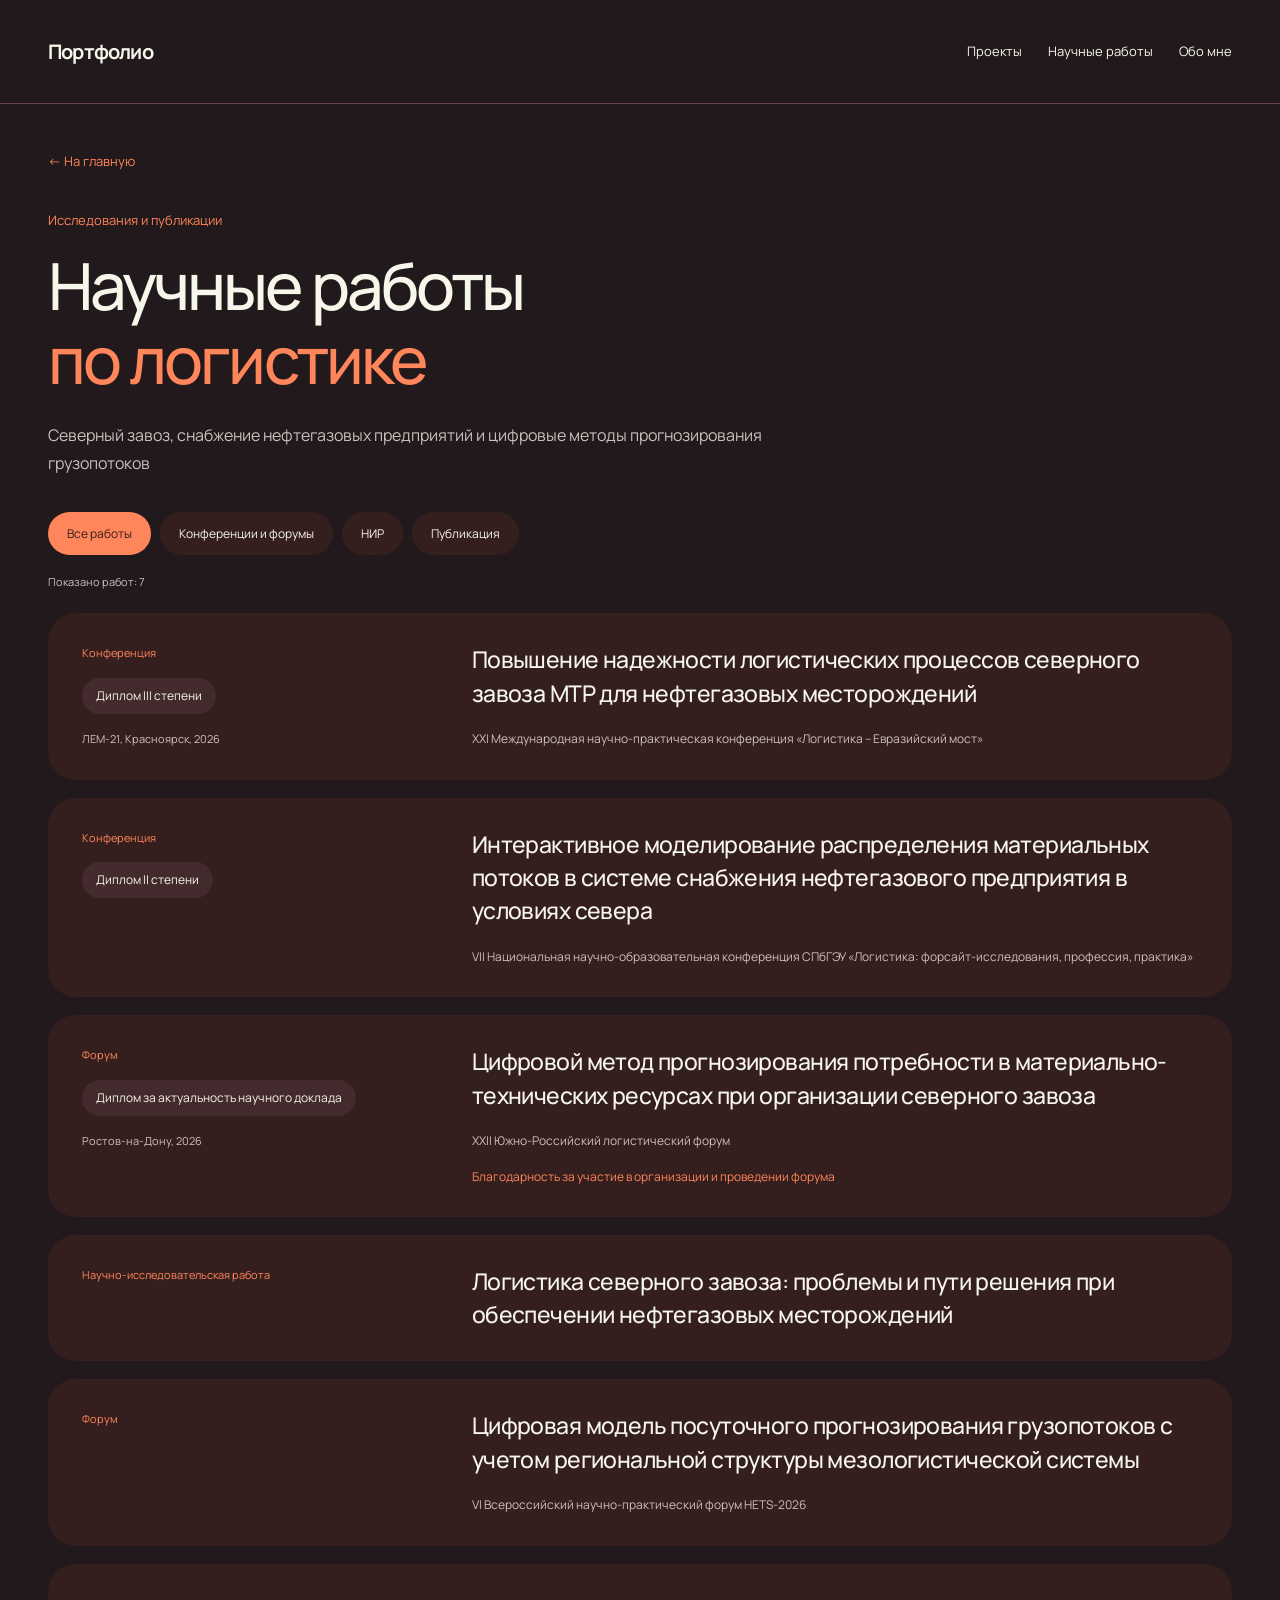
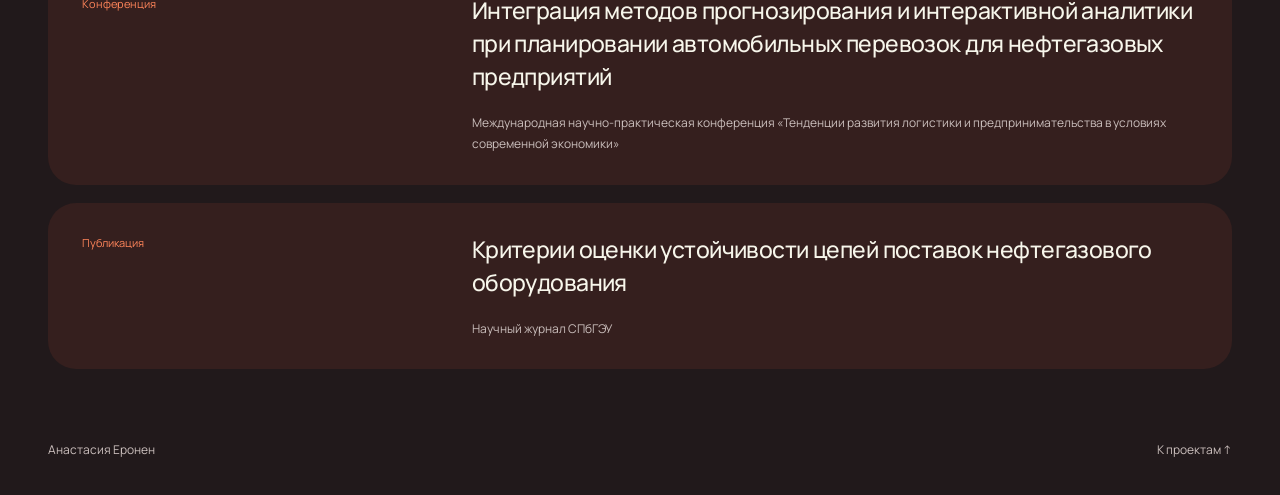
==== research/index.html @ c7f17a38 "Add files via upload" ====
<!DOCTYPE html><html lang="ru"><head><meta charset="utf-8"><meta name="robots" content="index, follow"><meta name="viewport" content="width=device-width,initial-scale=1"><title>Научные работы по логистике | Анастасия Еронен</title><meta name="description" content="Научные работы Анастасии Еронен: северный завоз, снабжение нефтегазовых предприятий, прогнозирование грузопотоков, дипломы и публикация."><link rel="canonical" href="https://anastasiaeron.github.io/research/"><meta property="og:title" content="Научные работы по логистике | Анастасия Еронен"><meta property="og:description" content="Научные работы Анастасии Еронен: северный завоз, снабжение нефтегазовых предприятий, прогнозирование грузопотоков, дипломы и публикация."><meta property="og:url" content="https://anastasiaeron.github.io/research/"><link rel="stylesheet" href="../assets/style.css"><link rel="preload" href="../assets/manrope.ttf" as="font" type="font/ttf" crossorigin=""></head><body class="researchbody"><a class="skip-link" href="#main">К содержанию</a><header><a class="brand" href="../">Портфолио</a><nav aria-label="Навигация"><a href="../#projects">Проекты</a><a href="./" aria-current="page">Научные работы</a><a href="../#about">Обо мне</a></nav></header><main class="shell" id="main"><section class="research-intro"><a class="back" href="../">← На главную</a><p class="eyebrow">Исследования и публикации</p><h1>Научные работы<br><span>по логистике</span></h1><p>Северный завоз, снабжение нефтегазовых предприятий и цифровые методы прогнозирования грузопотоков</p></section><div class="research-filters" role="group" aria-label="Тип научной работы"><button data-research-filter="all" aria-pressed="true">Все работы</button><button data-research-filter="conference" aria-pressed="false">Конференции и форумы</button><button data-research-filter="nir" aria-pressed="false">НИР</button><button data-research-filter="publication" aria-pressed="false">Публикация</button></div><p class="research-count" aria-live="polite">Показано работ: 7</p><section class="research-list" aria-label="Список научных работ"><article class="research-item" data-research-type="conference"><div class="research-meta"><p class="eyebrow">Конференция</p><p class="research-award">Диплом III степени</p><p class="research-place">ЛЕМ-21, Красноярск, 2026</p></div><div class="research-content"><h2>Повышение надежности логистических процессов северного завоза МТР для нефтегазовых месторождений</h2><p class="research-event">XXI Международная научно-практическая конференция «Логистика – Евразийский мост»</p></div></article><article class="research-item" data-research-type="conference"><div class="research-meta"><p class="eyebrow">Конференция</p><p class="research-award">Диплом II степени</p></div><div class="research-content"><h2>Интерактивное моделирование распределения материальных потоков в системе снабжения нефтегазового предприятия в условиях севера</h2><p class="research-event">VII Национальная научно-образовательная конференция СПбГЭУ «Логистика: форсайт-исследования, профессия, практика»</p></div></article><article class="research-item" data-research-type="conference"><div class="research-meta"><p class="eyebrow">Форум</p><p class="research-award">Диплом за актуальность научного доклада</p><p class="research-place">Ростов-на-Дону, 2026</p></div><div class="research-content"><h2>Цифровой метод прогнозирования потребности в материально-технических ресурсах при организации северного завоза</h2><p class="research-event">XXII Южно-Российский логистический форум</p><p class="research-note">Благодарность за участие в организации и проведении форума</p></div></article><article class="research-item" data-research-type="nir"><div class="research-meta"><p class="eyebrow">Научно-исследовательская работа</p></div><div class="research-content"><h2>Логистика северного завоза: проблемы и пути решения при обеспечении нефтегазовых месторождений</h2></div></article><article class="research-item" data-research-type="conference"><div class="research-meta"><p class="eyebrow">Форум</p></div><div class="research-content"><h2>Цифровая модель посуточного прогнозирования грузопотоков с учетом региональной структуры мезологистической системы</h2><p class="research-event">VI Всероссийский научно-практический форум HETS-2026</p></div></article><article class="research-item" data-research-type="conference"><div class="research-meta"><p class="eyebrow">Конференция</p></div><div class="research-content"><h2>Интеграция методов прогнозирования и интерактивной аналитики при планировании автомобильных перевозок для нефтегазовых предприятий</h2><p class="research-event">Международная научно-практическая конференция «Тенденции развития логистики и предпринимательства в условиях современной экономики»</p></div></article><article class="research-item" data-research-type="publication"><div class="research-meta"><p class="eyebrow">Публикация</p></div><div class="research-content"><h2>Критерии оценки устойчивости цепей поставок нефтегазового оборудования</h2><p class="research-event">Научный журнал СПбГЭУ</p></div></article></section></main><footer><span>Анастасия Еронен</span><a href="../#projects">К проектам ↑</a></footer><script src="../assets/ui.js" defer=""></script></body></html>
---- assets/style.css ----
:root{--ink:#f7f6eb;--muted:#cbbfbd;--blue:#f7f6eb;--pale:#351f1e;--line:#66474a;--bg:#21191b}*{box-sizing:border-box}html{scroll-behavior:smooth;scroll-padding-top:32px}body{margin:0;background:var(--bg);color:var(--ink);font:16px/1.6 Arial,Helvetica,sans-serif}a{color:inherit;text-decoration:none}button,select{font:inherit;color:inherit}button,a,select{-webkit-tap-highlight-color:transparent}button{cursor:pointer}a:focus-visible,button:focus-visible,select:focus-visible,svg:focus-visible,summary:focus-visible{outline:3px solid var(--blue);outline-offset:5px}img{max-width:100%;height:auto;display:block}h1,h2,h3,p,figure{margin:0}h1,h2,h3{font-weight:400;line-height:1.08;letter-spacing:-.04em}p+p{margin-top:18px}header,footer,.shell,.wrap{max-width:1280px;margin:0 auto;padding-left:48px;padding-right:48px}header{height:96px;display:flex;align-items:center;justify-content:space-between;border-bottom:1px solid var(--line);gap:24px}.brand{font-size:16px;font-weight:600}header nav{display:flex;gap:30px;font-size:14px}header nav a:hover,footer a:hover{color:var(--blue)}.eyebrow,.case-kicker,.chapter-heading>span,.question-kicker,.project-brief small,.chart-controls label{font-size:11px;letter-spacing:.1em;text-transform:uppercase}.intro{padding:64px 0 62px}.intro h1{font-size:clamp(42px,6.2vw,84px);letter-spacing:-.055em;margin-top:25px;line-height:1.02}.intro h1 span,.about-section h2 span{color:var(--blue)}.intro-bottom{display:grid;grid-template-columns:1fr 1fr;gap:70px;margin-top:55px;padding-top:30px;border-top:1px solid var(--line)}.intro-author{display:flex;gap:20px;align-items:center;align-self:start}.intro-author img{width:76px;height:90px;object-fit:cover;object-position:50% 25%;border-radius:3px}.intro-author p{font-size:15px}.intro-author span{font-size:13px;color:var(--muted)}.intro-description{font-size:17px;max-width:500px}.button{background:var(--ink);color:#fff;display:inline-flex;gap:50px;padding:12px 20px;margin-top:25px;border-radius:3px;font-size:14px}.button:hover{background:var(--blue)}.sectionline{display:flex;justify-content:space-between;align-items:end;gap:30px;padding:25px 0;border-top:1px solid var(--line)}.sectionline h2{font-size:32px}.sectionline p{font-size:13px;color:var(--muted)}.project-slide{background:#351f1e;border:1px solid var(--line);border-radius:8px;overflow:hidden;margin-bottom:30px}.slide-heading{padding:38px 42px 30px}.slide-heading h3{font-size:clamp(30px,4vw,51px);margin-top:18px}.project-image{position:relative;display:block;padding:0 42px;background:linear-gradient(#fff,#432a2c)}.project-image img{width:100%;aspect-ratio:1.9;object-fit:cover;object-position:top;border:1px solid #66474a;border-radius:5px 5px 0 0}.project-image>span{position:absolute;bottom:18px;right:60px;background:#351f1e;padding:8px 14px;font-size:12px;border-radius:3px}.slide-bottom{display:grid;grid-template-columns:1fr .85fr;gap:65px;padding:35px 42px}.project-summary p{max-width:510px}.text-link{display:flex;justify-content:space-between;gap:25px;align-items:center;border-bottom:1px solid var(--blue);padding:12px 0;margin-top:20px;color:var(--blue);font-size:14px}.text-link:hover{color:var(--ink)}.result-block{border-left:1px solid var(--line);padding-left:40px}.result-block strong{font-size:72px;line-height:1;letter-spacing:-5px;font-weight:400;color:var(--blue)}.result-block strong span{font-size:38px}.result-block p{font-size:13px;margin-top:10px}.result-block small{font-size:11px;color:var(--muted);display:block;margin-top:12px}.forecast-slide{background:var(--pale)}.forecast-layout{display:grid;grid-template-columns:.85fr 1.15fr;gap:50px;padding:0 42px 40px;align-items:start}.forecast-copy>p{font-size:15px}.method-stats{display:flex;gap:45px;margin:28px 0}.method-stats strong{font-size:64px;font-weight:400;line-height:1}.method-stats span{display:block;font-size:12px}.forecast-image{align-self:stretch;display:flex;flex-direction:column;justify-content:center}.forecast-image img{width:100%;border:1px solid #66474a;border-radius:4px}.forecast-image>span{font-size:11px;color:var(--muted);margin-top:10px}.about-section{padding:60px 0 40px;display:grid;grid-template-columns:1fr 1fr;gap:65px}.about-section h2{font-size:37px;margin-top:20px}.about-copy{font-size:15px}.skills-list{margin-top:28px}.skills-list>div{display:grid;grid-template-columns:1fr 1.2fr;border-top:1px solid var(--line);padding:12px 0;gap:20px;font-size:13px}.skills-list dt{color:var(--muted)}.skills-list dd{margin:0}.disclosure{font-size:12px;color:var(--muted);padding:20px 0 40px}footer{padding-top:25px;padding-bottom:35px;display:flex;justify-content:space-between;border-top:1px solid var(--line);font-size:12px;color:var(--muted)}
/* Project pages: one shared layout for real material and working controls. */
.case{padding:45px 0}.project-opening{padding:0 0 32px}.back{font-size:13px;color:var(--blue)}.case-kicker{display:flex;flex-wrap:wrap;gap:20px;margin:30px 0 20px;color:var(--muted)}.case h1{font-size:clamp(38px,5.2vw,68px)}.case-lead{font-size:20px;max-width:820px;margin-top:25px}.project-brief{display:grid;grid-template-columns:1.2fr 1.2fr .8fr;gap:35px;margin-top:35px;padding:25px 0;border-top:1px solid var(--line)}.project-brief p{font-size:14px;margin-top:10px}.project-brief small{color:var(--muted)}.public-note{font-size:12px;color:var(--muted);padding:12px 16px;background:var(--pale)}.case-subnav{display:flex;gap:12px;flex-wrap:wrap;padding:0 0 30px}.case-subnav button{border:1px solid var(--line);background:#351f1e;padding:9px 16px;border-radius:3px;font-size:13px}.case-subnav button:hover{background:var(--pale)}.evidence-image{margin:0}.image-open{padding:0;display:block;width:100%;border:1px solid var(--line);background:#351f1e;position:relative}.image-open img{width:100%;height:auto;max-height:680px;object-fit:contain}.image-zoom{position:absolute;right:15px;bottom:15px;background:#351f1e;padding:7px 12px;font-size:12px}.evidence-image figcaption{font-size:12px;color:var(--muted);margin:10px 0}.case-chapter,.forecast-intro{display:grid;grid-template-columns:.85fr 1.15fr;gap:65px;padding:50px 0;border-bottom:1px solid var(--line)}.chapter-heading h2,.evidence-heading h2,.forecast-intro h2,.case-outcome h2{font-size:clamp(30px,3.2vw,43px);margin-top:15px}.chapter-heading>span{color:var(--muted)}.chapter-lead{font-size:19px}.chapter-body p{color:var(--muted)}.context-tags,.scope-pills{display:flex;gap:10px;flex-wrap:wrap;margin-top:25px}.context-tags span,.scope-pills span{font-size:12px;border:1px solid var(--line);padding:8px 12px}.scope-pills b{font-size:28px;color:var(--blue)}.business-question{padding:22px;margin-top:25px;background:var(--pale)}.business-question p{margin-top:12px;color:var(--ink)}.supply-switch{display:flex;gap:10px;margin:25px 0 16px}.supply-switch button{padding:10px 16px;border:1px solid var(--line);background:#351f1e;border-radius:3px;font-size:13px}.supply-switch button[aria-pressed=true]{background:var(--blue);color:#fff;border-color:var(--blue)}.supply-chain{display:flex;gap:15px;flex-wrap:wrap;align-items:center;padding:20px 0}.supply-chain span{background:var(--pale);padding:12px 18px}.supply-chain i{font-style:normal}.small-note{font-size:13px}.my-work,.comparison-section,.case-demo-section{padding:50px 0;border-bottom:1px solid var(--line)}.evidence-heading{display:flex;justify-content:space-between;align-items:end;gap:40px;margin-bottom:30px}.evidence-heading>p{max-width:370px;font-size:14px;color:var(--muted)}.work-cards{display:grid;grid-template-columns:repeat(4,1fr);gap:15px}.work-cards>div{padding:22px;background:#351f1e;border:1px solid var(--line)}.work-cards h3{font-size:23px;margin:16px 0}.work-cards p{font-size:13px;color:var(--muted)}.work-sticker{font-size:11px;color:var(--blue)}.stage-grid{display:none}.feature-row,.finding{display:flex;gap:20px;padding:22px 0;border-top:1px solid var(--line)}.feature-row:first-child,.finding:first-child{border-top:0;padding-top:0}.feature-row p,.finding p{font-size:14px;margin-top:8px}.finding>span{color:var(--blue);font-size:24px}.case-outcome{padding:40px;background:var(--pale);margin-top:40px;border-radius:5px}.case-outcome>p{margin-top:22px;max-width:850px}.result-impact{display:flex;gap:40px;align-items:center;margin:30px 0}.result-impact>strong{font-size:90px;font-weight:400;letter-spacing:-5px;line-height:1;color:var(--blue);white-space:nowrap}.result-impact>strong span{font-size:45px}.result-impact h3{font-size:26px}.result-impact p{font-size:14px;margin-top:15px}.outcome-details{display:grid;grid-template-columns:1fr 1fr;gap:40px;padding-top:25px;border-top:1px solid #66474a}.outcome-details p{font-size:14px;margin-top:8px}.case-limits,.development{font-size:12px;color:var(--muted)}.next-project{display:flex;justify-content:space-between;align-items:center;padding:35px 0;margin-top:30px;border-top:1px solid var(--line)}.next-project small{font-size:11px;color:var(--muted)}.next-project h2{font-size:30px;margin-top:12px}.arrow-icon{vertical-align:middle;flex-shrink:0}.comparison-workbench{display:grid;grid-template-columns:.7fr 1.3fr;border:1px solid var(--line);background:#351f1e}.compare-tabs{display:flex;flex-direction:column}.compare-tabs button{text-align:left;background:#351f1e;border:0;border-bottom:1px solid var(--line);padding:18px;font-size:14px}.compare-tabs button[aria-selected=true]{background:var(--pale);color:var(--blue)}.compare-panel{padding:30px}.compare-panel h3{font-size:25px;margin:20px 0}.compare-panel p{font-size:14px}.compare-index{font-size:12px;color:var(--muted)}.compare-chain{display:flex;gap:12px;flex-wrap:wrap;margin-top:25px;font-size:12px}.compare-chain span{background:var(--pale);padding:8px}.compare-chain i{font-style:normal;align-self:center}.compare-jump{font-size:13px;color:var(--blue);display:inline-block;margin-top:20px}.project-chart{padding:28px;background:#351f1e;border:1px solid var(--line)}.chart-controls{display:flex;gap:15px;flex-wrap:wrap;align-items:end}.chart-controls label{display:flex;flex-direction:column;gap:8px}.chart-controls select{min-height:40px;padding:7px 12px;border:1px solid var(--line);background:#351f1e;font-size:14px;letter-spacing:0;text-transform:none;max-width:100%}.chart-segments{display:flex;gap:2px;flex-wrap:wrap}.chart-segments button{border:1px solid var(--line);background:#351f1e;padding:9px 12px;font-size:13px}.chart-segments button.active{color:#fff;background:var(--blue);border-color:var(--blue)}.public-chart-stats{display:grid;grid-template-columns:repeat(3,1fr);gap:20px;border-top:1px solid var(--line);margin-top:25px;padding-top:25px}.public-chart-stats small{font-size:11px;color:var(--muted);display:block}.public-chart-stats b{font-weight:400;font-size:30px}.chart-title-row{display:flex;justify-content:space-between;gap:20px;margin-top:25px;font-size:13px}.chart-title-row span{color:var(--muted)}.chart-legend{display:flex;gap:22px;margin:15px 0;font-size:12px}.chart-legend i{display:inline-block;width:16px;border-top:2px solid #f7f6eb;margin-right:6px;vertical-align:middle}.chart-legend .fact-line{border-color:#f7f6eb}.public-plot-wrap{position:relative}#public-chart{width:100%;height:auto;display:block;touch-action:pan-y}.public-tooltip{position:absolute;top:10px;background:#351f1e;border:1px solid var(--line);padding:12px;box-shadow:0 5px 20px #100b0d15;font-size:12px;pointer-events:none;min-width:160px;max-width:210px}.public-tooltip span,.public-tooltip small{display:block}.public-tooltip small{font-size:10px;color:var(--muted)}.chart-bottom{display:flex;justify-content:space-between;gap:30px;align-items:center;border-top:1px solid var(--line);padding-top:20px}.chart-bottom p{font-size:11px;color:var(--muted);max-width:550px}.chart-bottom button{border:1px solid var(--line);background:#351f1e;padding:9px 14px;font-size:12px;white-space:nowrap}dialog{border:1px solid var(--line);padding:40px 20px 20px;max-width:95vw;max-height:95vh;background:#351f1e}dialog::backdrop{background:#100b0dc9}dialog img{max-height:75vh;max-width:88vw;object-fit:contain}dialog p{font-size:12px;margin-top:15px}#evidence-close{position:absolute;top:3px;right:10px;border:0;background:none;font-size:26px}
@media(max-width:900px){header,footer,.shell,.wrap{padding-left:25px;padding-right:25px}.intro h1{font-size:7.3vw}.intro-bottom{gap:35px}.slide-heading{padding:30px}.project-image{padding:0 30px}.slide-bottom{padding:30px;gap:30px}.forecast-layout{padding:0 30px 30px;gap:25px}.about-section,.case-chapter,.forecast-intro{gap:35px}.work-cards{grid-template-columns:1fr 1fr}.project-brief{gap:20px}.chart-segments{width:100%}.result-block{padding-left:25px}}
@media(max-width:600px){header,footer,.shell,.wrap{padding-left:18px;padding-right:18px}header{height:76px;gap:15px}.brand{font-size:13px}header nav{font-size:12px;gap:15px}.intro{padding:36px 0}.intro h1{font-size:clamp(30px,8.2vw,49px);letter-spacing:-.05em;overflow-wrap:anywhere}.intro-bottom{grid-template-columns:1fr;margin-top:30px;gap:25px}.intro-description{font-size:16px}.intro-author img{width:55px;height:66px}.intro-author p{font-size:13px}.intro-author span{font-size:11px}.sectionline{display:block}.sectionline p{margin-top:15px;font-size:12px}.sectionline h2{font-size:27px}.slide-heading{padding:25px 20px}.slide-heading h3{font-size:clamp(24px,6.8vw,35px)}.project-image{padding:0 15px}.project-image img{aspect-ratio:1.35;object-fit:contain;background:#351f1e}.project-image>span{right:25px;bottom:10px;font-size:10px;padding:5px 8px}.slide-bottom,.forecast-layout{grid-template-columns:1fr;padding:25px 20px;gap:25px}.project-summary p{font-size:14px}.result-block{border-left:0;border-top:1px solid var(--line);padding:22px 0 0}.result-block strong{font-size:60px}.forecast-image{grid-row:1}.method-stats{margin:20px 0;gap:35px}.method-stats strong{font-size:50px}.about-section{grid-template-columns:1fr;padding-top:35px;gap:25px}.about-section h2{font-size:29px}.skills-list>div{grid-template-columns:.85fr 1.15fr;font-size:12px;gap:12px}.about-copy{font-size:14px}.case{padding-top:28px}.case h1{font-size:35px}.case-lead{font-size:17px}.case-kicker{font-size:9px;gap:12px}.project-brief{grid-template-columns:1fr;padding-bottom:15px;gap:20px}.case-subnav{gap:6px}.case-subnav button{font-size:12px;padding:8px 10px}.case-chapter,.forecast-intro{grid-template-columns:1fr;gap:25px;padding:30px 0}.chapter-heading h2,.evidence-heading h2,.forecast-intro h2,.case-outcome h2{font-size:30px}.chapter-lead{font-size:17px}.my-work,.comparison-section,.case-demo-section{padding:30px 0}.evidence-heading{display:block;margin-bottom:20px}.evidence-heading>p{margin-top:15px}.work-cards{grid-template-columns:1fr}.work-cards>div{padding:20px}.case-outcome{padding:25px 20px}.result-impact{display:block}.result-impact>strong{font-size:76px}.result-impact h3{font-size:23px;margin-top:20px}.outcome-details{grid-template-columns:1fr;gap:25px}.next-project h2{font-size:24px}.comparison-workbench{grid-template-columns:1fr}.compare-tabs{display:grid;grid-template-columns:1fr 1fr}.compare-tabs button{padding:12px;font-size:12px}.compare-panel{padding:20px}.project-chart{padding:18px 12px}.chart-controls{display:grid;grid-template-columns:1fr 1fr;gap:12px}.chart-controls label:first-child{grid-column:1/-1}.chart-controls label{min-width:0;font-size:10px}.chart-controls select{min-width:0;width:100%;font-size:12px}.chart-segments{grid-column:1/-1}.chart-segments button{padding:8px 10px;font-size:12px}.public-chart-stats{gap:10px}.public-chart-stats b{font-size:23px}.public-chart-stats small{font-size:10px}.chart-title-row{display:block}.chart-title-row span{display:block;margin-top:5px}.chart-bottom{display:block}.chart-bottom button{margin-top:15px}.public-tooltip{max-width:160px;min-width:130px}.image-zoom{font-size:10px}.evidence-image figcaption{font-size:11px}footer{font-size:11px;gap:20px}.public-note{font-size:11px}.scope-pills{gap:8px}.scope-pills span{padding:7px 10px}}
@media(prefers-reduced-motion:reduce){html{scroll-behavior:auto}}
/* Figma direction: Manrope, soft surfaces and a restrained warm accent */
@font-face{font-family:Manrope;src:url('manrope.ttf') format('truetype');font-weight:200 800;font-style:normal;font-display:swap}
:root{--ink:#f7f6eb;--muted:#cbbfbd;--blue:#f7f6eb;--pale:#351f1e;--line:#66474a;--bg:#21191b;--warm:#f7f6eb}
body{font-family:Manrope,Arial,sans-serif;font-size:15px;line-height:1.75}h1,h2,h3{letter-spacing:-.045em;font-weight:500;line-height:1.14}header{height:104px;border:0}.brand{display:flex;flex-direction:column;gap:0;font-size:16px}.brand>span{font-size:11px;font-weight:400;color:var(--muted)}header nav{align-items:center;font-size:13px;gap:26px}.print-button{border:0;border-radius:30px;padding:10px 16px;background:#351f1e;font-size:12px;white-space:nowrap}.print-button:hover{background:var(--pale)}.skip-link{position:absolute;left:20px;top:-100px;background:#351f1e;padding:12px 20px;z-index:100;border-radius:20px}.skip-link:focus{top:10px}.intro{display:grid;grid-template-columns:1.35fr .65fr;gap:80px;align-items:center;padding:48px 0 75px}.intro h1{font-size:clamp(54px,6.5vw,88px);margin-top:22px;letter-spacing:-.065em;line-height:1.08}.intro-description{max-width:590px;font-size:17px;line-height:1.8;margin-top:28px}.intro-study{font-size:12px;color:var(--muted);margin-top:28px}.portrait-area{align-self:center}.portrait-area img{width:100%;max-width:340px;height:390px;object-fit:cover;object-position:center 22%;border-radius:160px 160px 60px 60px}.portrait-caption{display:block;font-size:12px;color:var(--muted);margin:20px 0 0 12px}.eyebrow{text-transform:none;font-size:13px;letter-spacing:0;color:var(--blue)}.button{background:var(--blue);border-radius:30px;padding:14px 24px;font-size:13px;margin-top:30px}.button:hover{background:#f7f6eb}.sectionline{border-top:0;padding-bottom:26px}.sectionline h2{font-size:32px}.sectionline p{font-size:12px}.project-slide{border:0;border-radius:32px;margin-bottom:32px;box-shadow:0 8px 35px #100b0d05}.slide-heading{padding:38px 42px 28px}.slide-heading h3{font-size:clamp(30px,3.6vw,47px);margin-top:14px}.project-image{background:linear-gradient(#fff,#351f1e);border-radius:24px;overflow:hidden}.project-image img{border:0;border-radius:22px;aspect-ratio:1.9;object-fit:cover}.project-image>span{border-radius:30px;padding:9px 17px;box-shadow:0 3px 16px #100b0d12}.slide-bottom{padding-top:30px;padding-bottom:35px}.project-summary{font-size:14px}.project-summary p+p{margin-top:12px}.text-link{border:0;background:#351f1e;border-radius:30px;padding:12px 18px;font-size:13px;margin-top:22px}.text-link:hover{background:#432a2c}.result-block{border:0;background:#351f1e;border-radius:24px;padding:24px 30px}.result-block strong{font-size:64px;letter-spacing:-4px}.result-block small{font-size:10px;line-height:1.7}.forecast-slide{background:#351f1e}.forecast-image img{border:0;border-radius:20px}.forecast-image>span{font-size:10px;margin-left:4px}.forecast-copy>p{font-size:14px}.method-stats strong{font-size:58px;font-weight:400}.about-section{padding-top:55px}.about-section h2{font-size:37px}.skills-list>div{border:0;border-radius:16px;background:#351f1e;padding:14px 18px;margin-top:8px}.about-copy{font-size:14px}.disclosure{font-size:11px}.case h1{font-size:clamp(38px,5.1vw,65px)}.case h1 span,.case h2 span{color:var(--blue)}.case-lead{font-size:18px;line-height:1.75}.case-kicker{letter-spacing:0;text-transform:none;font-size:12px;gap:20px}.project-brief{border:0;background:#351f1e;padding:25px 28px;border-radius:24px;margin-top:30px}.project-brief small{text-transform:none;font-size:12px;letter-spacing:0}.project-brief p{font-size:13px}.public-note{padding:12px 20px;border-radius:20px;margin-top:16px}.note-dot{display:none}.case-subnav{gap:9px;padding-bottom:28px}.case-subnav button{border:0;border-radius:25px;background:#351f1e;padding:10px 20px}.case-subnav button:hover{background:var(--pale)}.image-open{border:0;border-radius:26px;overflow:hidden;background:#351f1e}.image-open img{border-radius:26px}.image-zoom{border-radius:20px;box-shadow:0 3px 15px #100b0d12}.evidence-image figcaption{margin-left:5px;font-size:11px}.case-chapter,.forecast-intro,.my-work,.comparison-section,.case-demo-section{border:0;padding:42px 0}.chapter-heading>span{letter-spacing:0;text-transform:none;font-size:13px;color:var(--blue)}.chapter-heading h2,.evidence-heading h2,.forecast-intro h2,.case-outcome h2{font-size:clamp(29px,3vw,40px);margin-top:14px}.chapter-lead{font-size:18px;line-height:1.7}.context-tags span,.scope-pills span{border:0;border-radius:20px;background:#351f1e;padding:9px 16px}.business-question{border-radius:26px;background:#f7f6eb;color:#f7f6eb;padding:24px 28px;margin-top:24px}.business-question p{color:#f7f6eb;font-size:15px}.business-question .question-kicker{color:#f7f6eb;font-size:11px;text-transform:none;letter-spacing:0}.supply-switch{background:#432a2c;border-radius:28px;padding:5px;display:inline-flex;gap:3px}.supply-switch button{border:0;border-radius:25px;background:transparent;padding:9px 19px;font-size:12px}.supply-chain{gap:15px;min-height:84px}.supply-chain span{border-radius:22px;background:#351f1e;font-size:14px;padding:14px 22px}.route-factors{display:flex;flex-wrap:wrap;gap:8px;margin-top:15px}.route-factors span{background:#432a2c;border-radius:18px;padding:6px 13px;font-size:11px}.evidence-heading{gap:30px}.accent-note{color:#f7f6eb!important;background:#432a2c;border-radius:24px;padding:12px 20px;font-size:13px!important}.work-cards{gap:14px}.work-cards>div{border:0;border-radius:24px;padding:24px 21px}.work-sticker{text-transform:none;font-size:13px}.work-cards h3{font-size:21px;line-height:1.3;margin-top:18px}.work-cards p{font-size:12px;line-height:1.8}.process-details{margin-top:24px;background:#432a2c;border-radius:24px;padding:18px 24px}.process-details summary{cursor:pointer;font-size:13px;color:var(--blue)}.process-steps{display:flex;gap:10px;flex-wrap:wrap;margin-top:18px}.process-steps span{background:#351f1e;border-radius:20px;padding:9px 14px;font-size:11px}.feature-row,.finding{border:0;background:#351f1e;border-radius:24px;padding:24px!important;margin-bottom:12px}.feature-row b,.finding b{font-size:14px}.feature-row p,.finding p{font-size:13px;line-height:1.8}.finding>span{display:none}.case-outcome{border-radius:30px;padding:36px;background:#432a2c}.result-impact>strong{font-size:84px}.result-impact h3{font-size:24px}.result-impact p{font-size:13px;max-width:620px}.outcome-details{border:0;padding-top:15px;gap:15px}.outcome-details>div{border-radius:22px;background:#351f1e;padding:22px}.outcome-details b{font-size:14px}.outcome-details p{font-size:13px}.next-project{border:0;padding:30px;background:#351f1e;border-radius:28px;margin-top:38px}.next-project small{font-size:11px;text-transform:none}.next-project h2{font-size:28px}.comparison-workbench{border:0;border-radius:26px;overflow:hidden}.compare-tabs{padding:12px;gap:5px}.compare-tabs button{border:0;border-radius:20px;padding:16px;font-size:13px}.compare-panel{padding:30px}.compare-index:empty{display:none}.compare-panel h3{font-size:26px;line-height:1.3;margin-top:0}.compare-chain span{border-radius:20px;padding:9px 14px}.project-chart{border:0;border-radius:28px;padding:28px}.chart-controls label{text-transform:none;letter-spacing:0;font-size:12px}.chart-controls select{border:0;border-radius:18px;background:#351f1e;padding:10px 14px}.chart-segments{background:#351f1e;border-radius:24px;padding:4px;gap:3px}.chart-segments button{border:0;border-radius:21px;padding:8px 13px;background:transparent;font-size:12px}.public-chart-stats{border:0;padding:20px 24px;background:#351f1e;border-radius:22px;gap:22px;margin-top:24px}.public-chart-stats b{font-size:30px}.chart-title-row{font-size:12px}.chart-bottom{border:0}.chart-bottom button{border:0;border-radius:22px;background:#351f1e;padding:12px 16px}.public-tooltip{border:0;border-radius:18px;box-shadow:0 8px 30px #100b0d20}.chart-legend i{border-radius:2px}.case-limits{font-size:11px}.evidence-image{border-radius:26px}dialog{border:0;border-radius:28px;padding:48px 24px 24px;box-shadow:0 20px 100px #100b0d30}dialog img{border-radius:18px}#evidence-close{top:8px;right:12px;background:#351f1e;border-radius:50%;width:32px;height:32px;font-size:22px;line-height:1}.dialog-open{overflow:hidden}footer{border:0;padding-top:25px;padding-bottom:35px}
@media(max-width:950px){.intro{gap:45px}.portrait-area img{height:340px}.intro-description{font-size:15px}.work-cards{grid-template-columns:1fr 1fr}.work-cards h3{font-size:22px}.brand{font-size:14px}.print-button{font-size:11px}header nav{gap:18px}.project-brief{gap:20px}}
@media(max-width:600px){header{height:92px;align-items:center}.brand{font-size:12px;line-height:1.5}.brand>span{font-size:10px}header nav{gap:12px;font-size:11px}.print-button{font-size:0;padding:8px 11px;line-height:1}.print-button span{font-size:17px}.intro{grid-template-columns:1fr;gap:28px;padding:25px 0 42px}.intro h1{font-size:57px;letter-spacing:-.06em;line-height:1.06}.intro-description{font-size:15px;margin-top:22px}.intro-study{font-size:11px;margin-top:22px}.portrait-area{display:flex;align-items:center;gap:20px;grid-row:1}.portrait-area img{width:82px;height:96px;border-radius:40px}.portrait-caption{font-size:10px;margin:0;max-width:190px}.button{padding:12px 22px;margin-top:23px;font-size:12px}.eyebrow{font-size:12px}.sectionline h2{font-size:29px}.sectionline p{font-size:11px}.slide-heading{padding:25px 22px}.slide-heading h3{font-size:31px}.project-slide{border-radius:27px;margin-bottom:24px}.project-image{padding:0 15px;border-radius:22px}.project-image img{border-radius:18px;aspect-ratio:1.35;object-fit:contain}.project-image>span{font-size:10px;padding:7px 12px;right:25px}.slide-bottom,.forecast-layout{padding:24px 22px;gap:22px}.result-block{padding:22px;border-radius:22px}.result-block strong{font-size:60px}.text-link{font-size:12px;padding:12px 16px}.forecast-image img{border-radius:18px}.forecast-copy>p{font-size:13px}.method-stats{gap:38px}.method-stats strong{font-size:50px}.about-section h2{font-size:31px}.about-section{gap:25px;padding:35px 0 25px}.about-copy{font-size:13px}.skills-list>div{padding:13px 14px;font-size:11px;grid-template-columns:.8fr 1.2fr}.disclosure{font-size:10px}.case h1{font-size:36px}.case-lead{font-size:15px}.case-kicker{font-size:10px;gap:10px}.project-brief{padding:22px;border-radius:24px}.project-brief p{font-size:12px}.project-brief small{font-size:11px}.public-note{font-size:10px;padding:12px 16px}.case-subnav{gap:7px}.case-subnav button{font-size:11px;padding:9px 13px}.case-chapter,.forecast-intro,.my-work,.comparison-section,.case-demo-section{padding:28px 0}.chapter-heading h2,.evidence-heading h2,.forecast-intro h2,.case-outcome h2{font-size:30px}.chapter-heading>span{font-size:12px}.chapter-lead{font-size:16px}.chapter-body p{font-size:13px}.context-tags{margin-top:20px}.context-tags span{font-size:11px;padding:8px 13px}.supply-chain{gap:10px}.supply-chain span{font-size:12px;padding:12px 15px;border-radius:18px}.route-factors span{font-size:10px}.business-question{padding:22px;border-radius:24px}.business-question p{font-size:14px}.work-cards{grid-template-columns:1fr}.work-cards>div{padding:24px}.work-cards h3{font-size:23px}.work-cards p{font-size:13px}.accent-note{display:inline-block;font-size:12px!important}.process-details{padding:18px 20px}.process-details summary{font-size:12px}.process-steps span{font-size:10px}.case-outcome{padding:26px 22px;border-radius:26px}.result-impact h3{font-size:22px}.result-impact>strong{font-size:74px}.outcome-details>div{padding:20px}.outcome-details p{font-size:12px}.next-project{padding:25px}.next-project h2{font-size:25px}.project-chart{padding:22px 13px;border-radius:25px}.chart-controls{gap:14px}.chart-controls select{font-size:12px;padding:10px}.chart-controls label{font-size:11px}.chart-segments button{font-size:11px;padding:8px 11px}.public-chart-stats{padding:16px 13px;gap:9px}.public-chart-stats b{font-size:21px}.public-chart-stats small{font-size:9px}.compare-panel{padding:23px}.compare-tabs button{font-size:11px;padding:13px}.compare-panel h3{font-size:24px}.compare-panel p{font-size:13px}.public-tooltip{font-size:11px}.chart-bottom button{font-size:11px}.next-project small{font-size:10px}.image-open,.image-open img{border-radius:22px}dialog{padding:48px 15px 20px;border-radius:24px}}
@media print{body{background:#351f1e!important;font-size:11px}.skip-link,header nav,.button,.text-link,.image-zoom,.case-subnav,.chart-bottom button,.next-project,footer a,.print-button{display:none!important}header,footer,.shell,.wrap{max-width:none;padding-left:0;padding-right:0}header{height:55px}.intro{padding:15px 0 25px;gap:30px;grid-template-columns:1.3fr .7fr}.intro h1{font-size:52px}.intro-description{font-size:12px}.portrait-area img{height:230px;width:190px}.portrait-caption{font-size:9px}.intro-study{font-size:10px}.project-slide,.case-outcome,.project-chart,.work-cards>div{box-shadow:none;break-inside:avoid}.project-image img{max-height:220px;object-fit:contain}.project-image>span{display:none}.slide-heading{padding:22px}.slide-heading h3{font-size:28px}.slide-bottom{padding:22px;gap:25px}.project-summary p{font-size:11px}.forecast-layout{padding:0 22px 22px;gap:25px}.forecast-copy>p{font-size:11px}.method-stats strong{font-size:38px}.about-section{gap:30px;padding:25px 0}.about-section h2{font-size:26px}.about-copy{font-size:11px}.case h1{font-size:40px}.case-lead{font-size:13px}.project-brief p{font-size:10px}.evidence-image img{max-height:350px}.case-chapter{gap:30px;padding:25px 0}.case h2{font-size:26px}.work-cards{grid-template-columns:1fr 1fr}.work-cards h3{font-size:18px}.work-cards p{font-size:10px}.result-impact>strong{font-size:60px}.chart-controls{display:none}.public-chart-stats b{font-size:23px}a{color:inherit}html{scroll-behavior:auto}@page{margin:15mm}}
.accent-note{color:#f7f6eb!important}.chart-bottom button:hover,.print-button:hover{background:#432a2c}
/* Requested layout corrections */
header{border-bottom:1px solid var(--line)}header .brand{font-size:20px;font-weight:700;letter-spacing:-.04em}.reference-intro{display:block;padding:80px 0 58px}.reference-intro h1{font-size:clamp(40px,6vw,80px);font-weight:500;line-height:1.08;letter-spacing:-.055em;margin:0}.reference-intro h1 span{color:#f7f6eb}.reference-intro-bottom{border-top:1px solid var(--line);margin-top:48px;padding-top:27px;display:grid;grid-template-columns:1fr 1fr;gap:60px;align-items:start}.reference-author{display:flex;gap:20px;align-items:center;font-size:12px;line-height:1.45}.reference-author img{height:90px;width:90px;object-fit:cover;object-position:center 30%;border-radius:50%}.reference-author p{margin:0}.reference-author p:last-child{margin-top:9px}.reference-description>p{font-size:14px;line-height:1.8;max-width:510px}.reference-description .button{display:flex;width:max-content;margin:34px auto 0;background:#f7f6eb;gap:35px;font-size:11px;padding:12px 22px}.about-portrait{width:330px;height:400px;object-fit:cover;object-position:center 27%;margin-top:28px;border-radius:140px 140px 55px 55px}.route-demo{display:grid;grid-template-columns:125px minmax(140px,1fr) 155px;gap:18px 25px;align-items:center;margin-top:30px;background:transparent;padding:0;border-radius:0}.route-controls{display:flex;flex-direction:column;gap:35px;align-self:start;padding-top:2px}.route-controls button{border:1px solid #f7f6eb;border-radius:15px;padding:12px 16px;background:#351f1e;color:#f7f6eb;font-size:12px;min-height:44px;white-space:nowrap}.route-controls button[aria-pressed=true]{color:#fff;background:#f7f6eb}.route-demo .supply-chain{display:flex;flex-direction:column;gap:5px;min-height:0;padding:0;justify-content:center;align-items:center}.route-demo .supply-chain span{padding:12px 19px;background:#432a2c;border:1px solid #b3979d;border-radius:15px;font-size:14px;white-space:nowrap;min-width:136px;text-align:center}.route-demo .supply-chain i{color:#f7f6eb;font-size:23px;line-height:1.2}.route-pin{width:155px;height:155px;object-fit:contain}.route-demo #supply-caption{grid-column:1/-1;font-size:12px;line-height:1.6;color:var(--muted);margin:0}.orange-question{margin-top:28px;padding:23px 30px;background:#f7f6eb;border-radius:30px;text-align:center;color:#fff}.orange-question .question-kicker{display:none}.orange-question p{color:#fff!important;font-size:15px;line-height:1.6;margin:0}.forecast-question{background:transparent;padding:0;margin-top:23px;border:0;border-radius:0}.forecast-question p{color:var(--blue);font-size:18px;line-height:1.65;text-align:left}.accent-note{background:transparent;color:var(--blue)!important;padding:0;border-radius:0}.research-preview{display:grid;grid-template-columns:1fr 1fr;gap:65px;padding:35px 0 45px}.research-preview h2{font-size:32px;margin:14px 0 22px}.research-preview h2 span{color:var(--blue)}.research-preview p{font-size:13px;line-height:1.8}.research-preview>div:last-child{align-self:center}.research-preview .eyebrow{font-size:12px}.research-intro{padding:44px 0 35px}.research-intro .eyebrow{margin-top:35px}.research-intro h1{font-size:clamp(40px,5.1vw,65px);margin:17px 0 24px}.research-intro h1 span{color:var(--blue)}.research-intro>p:last-child{font-size:16px;max-width:720px;color:var(--muted)}.research-filters{display:flex;flex-wrap:wrap;gap:9px;padding-bottom:12px}.research-filters button{border:0;border-radius:25px;padding:11px 19px;background:#351f1e;font-size:12px}.research-filters button[aria-pressed=true]{background:var(--blue);color:#fff}.research-count{font-size:11px;color:var(--muted);margin:5px 0 22px}.research-list{display:flex;flex-direction:column;gap:18px;padding-bottom:45px}.research-item{display:grid;grid-template-columns:.65fr 1.35fr;gap:40px;background:#351f1e;padding:30px 34px;border-radius:28px}.research-item[hidden]{display:none}.research-meta .eyebrow{font-size:11px}.research-award{display:inline-block;padding:9px 14px;background:#351f1e;color:#f7f6eb;border-radius:18px;font-size:12px;line-height:1.5;margin-top:15px;max-width:100%}.research-place{font-size:11px;color:var(--muted);margin-top:15px}.research-content h2{font-size:23px;line-height:1.45;letter-spacing:-.025em}.research-event{color:var(--muted);font-size:12px;line-height:1.8;margin-top:18px}.research-note{color:var(--blue);font-size:12px;margin-top:14px}.compare-jump{grid-column:1/-1;padding:0 24px 20px;margin:0}.chart-bottom{display:block}.chart-bottom>p{max-width:850px}
@media(max-width:950px){.route-demo{grid-template-columns:105px minmax(110px,1fr) 110px;gap:14px}.route-demo .supply-chain span{font-size:12px;min-width:110px;padding:10px 12px}.route-controls button{font-size:11px;padding:10px}.route-pin{width:110px;height:110px}.reference-intro{padding-top:60px}.reference-intro-bottom{gap:35px}.reference-description>p{font-size:13px}.research-item{gap:28px;padding:28px}.research-content h2{font-size:21px}.research-preview{gap:35px}}
@media(max-width:600px){header .brand{font-size:16px}header nav{gap:12px;font-size:10px}.reference-intro{display:block;padding:40px 0}.reference-intro h1{font-size:clamp(30px,7.9vw,47px);letter-spacing:-.055em}.reference-intro-bottom{grid-template-columns:1fr;margin-top:30px;padding-top:23px;gap:25px}.reference-author{font-size:11px;gap:16px}.reference-author img{width:75px;height:75px}.reference-description>p{font-size:13px}.reference-description .button{margin:24px 0 0}.about-portrait{width:230px;height:290px;border-radius:100px 100px 45px 45px;margin-top:24px}.route-demo{grid-template-columns:92px minmax(102px,1fr) 86px;gap:12px 9px;margin-top:24px}.route-controls{gap:25px}.route-controls button{padding:10px 8px;border-radius:14px;font-size:10px;min-height:40px}.route-demo .supply-chain span{font-size:11px;min-width:100px;padding:10px 11px;border-radius:14px}.route-demo .supply-chain i{font-size:19px}.route-pin{width:86px;height:86px}.route-demo #supply-caption{font-size:11px}.orange-question{padding:22px;border-radius:27px}.orange-question p{font-size:13px}.forecast-question p{font-size:16px}.research-preview{grid-template-columns:1fr;gap:20px;padding:25px 0 35px}.research-preview h2{font-size:28px}.research-preview p{font-size:12px}.research-intro{padding-top:30px}.research-intro h1{font-size:39px}.research-intro>p:last-child{font-size:14px}.research-intro .eyebrow{margin-top:27px}.research-filters{gap:7px}.research-filters button{font-size:11px;padding:10px 14px}.research-item{grid-template-columns:1fr;gap:20px;padding:25px 22px;border-radius:25px}.research-content h2{font-size:21px}.research-event{font-size:11px}.research-award{font-size:11px;margin-top:12px}.research-place{font-size:10px;margin-top:10px}.research-note{font-size:11px}.research-count{font-size:10px}.research-meta .eyebrow{font-size:11px}}
@media(max-width:350px){header nav{gap:8px;font-size:9px}.route-demo{grid-template-columns:82px minmax(100px,1fr);gap:12px}.route-pin{display:none}}
@media print{.reference-intro h1{font-size:45px}.reference-intro{display:block;padding-top:25px}.reference-intro-bottom{display:grid;grid-template-columns:1fr 1fr;gap:30px;margin-top:25px}.reference-description>p{font-size:10px}.reference-author{font-size:10px}.reference-author img{width:60px;height:60px}.research-filters,.research-count{display:none}.research-item{break-inside:avoid;grid-template-columns:.7fr 1.3fr;padding:20px;gap:25px}.research-item[hidden]{display:grid}.research-content h2{font-size:16px}.research-intro h1{font-size:40px}.research-event,.research-note{font-size:10px}.about-portrait{height:230px;width:180px}.research-preview{padding-top:20px;gap:30px}.research-preview h2{font-size:25px}}

/* Palette only: warm paper, blue-grey ink, terracotta */
.result-block strong,.method-stats strong{color:#f7f6eb}.orange-question,.research-filters button[aria-pressed=true]{background:#f7f6eb;color:#fff}.orange-question p{color:#fff!important}.chart-legend .forecast-line{border-color:#f7f6eb}.chart-legend .fact-line{border-color:#f7f6eb}
/* Phone layout only; desktop geometry remains unchanged */
@media(max-width:600px){
 main,section,article,.chapter-body,.chapter-heading,.project-brief>div,.forecast-copy,.forecast-layout>*,.about-copy,.research-content,.research-meta{min-width:0}
 .shell,.wrap{width:100%;max-width:100%}
 .case h1,.case h2,.research-content h2,.research-event,.research-note,.about-copy p,.project-brief p{overflow-wrap:anywhere}
 .chart-controls select{font-size:16px;min-height:44px}
 .chart-segments button,.case-subnav button,.research-filters button{min-height:44px}
 .chart-controls,.public-chart-stats,.project-chart,.public-plot-wrap{min-width:0;max-width:100%}
 .public-chart-stats b{font-size:clamp(17px,4.4vw,21px);overflow-wrap:anywhere}
 .public-chart-stats small{font-size:10px}
 #public-chart{max-width:100%;touch-action:pan-y}
 .public-tooltip{max-width:min(160px,100%)}
 .route-demo{width:100%;min-width:0}
 .research-filters button{flex:0 1 auto}
 dialog{max-width:calc(100vw - 20px);max-height:calc(100dvh - 20px);padding-left:12px;padding-right:12px}
 dialog img{max-width:100%;height:auto;max-height:75dvh}
 .image-open img,.forecast-image img{max-width:100%;height:auto}
}
@media(max-width:480px){
 header{height:auto;min-height:104px;flex-wrap:wrap;gap:6px;padding-top:15px;padding-bottom:12px}
 header .brand{flex-basis:100%}
 header nav{width:100%;display:flex;justify-content:space-between;gap:12px;font-size:12px}
 header nav a{min-height:40px;display:inline-flex;align-items:center}
 .reference-intro{padding-top:32px}
 .reference-intro h1{font-size:clamp(26px,7.7vw,37px)}
 .research-intro h1{font-size:clamp(31px,9vw,39px)}
 .chart-controls label{max-width:100%}
 .chart-segments{display:flex;flex-wrap:wrap}
}

/* Powder Blue, Dried Plum, Golden Yellow, Ivory */
.forecast-slide{background:#432a2c}.result-block{background:#432a2c}.public-chart-stats{background:#432a2c}.research-award{background:#432a2c;color:#f7f6eb}.orange-question{background:#f7f6eb;color:#fff}.orange-question p{color:#fff!important}.chart-legend .forecast-line{border-color:#f7f6eb}.chart-legend .fact-line{border-color:#ff855a}.button:hover,.text-link:hover,.print-button:hover{background:#432a2c;color:#f7f6eb}.route-controls button[aria-pressed=true],.research-filters button[aria-pressed=true]{background:#f7f6eb;color:#fff}.atlas-forecast-image{background:#432a2c}

/* Cool night palette: cold surfaces, glacier accents */
:root{color-scheme:dark}
.button,.chart-segments button.active,.route-controls button[aria-pressed=true],.research-filters button[aria-pressed=true]{background:#f7f6eb;color:#351f1e}
.button:hover,.text-link:hover{background:#ffa582;color:#351f1e}
.orange-question{background:#432a2c;color:#f7f6eb}.orange-question p{color:#f7f6eb!important}
.result-block strong,.method-stats strong{color:#ff855a}
.chart-legend .forecast-line{border-color:#f7f6eb}.chart-legend .fact-line{border-color:#ff855a}
.reading-progress{position:fixed;inset:0 0 auto;height:2px;z-index:1000;pointer-events:none;background:transparent}
.reading-progress-fill{display:block;height:100%;width:100%;transform:scaleX(0);transform-origin:left center;background:#f7f6eb}
@media print{:root{color-scheme:light}body{color:#351f1e!important;background:#fff!important}.reading-progress{display:none}h1,h2,h3,p,span,small,b,strong,dt,dd,a,figcaption{color:#351f1e!important}article,section,.project-brief,.project-chart,.public-chart-stats,.research-item,.case-outcome{background:transparent!important}svg text{fill:#351f1e!important}}
@keyframes route-arrive{from{opacity:.5;transform:translateY(-7px)}to{opacity:1;transform:translateY(0)}}
@keyframes route-flow{0%,100%{opacity:1;transform:translateY(0)}45%{opacity:.45;transform:translateY(4px)}}
@media(prefers-reduced-motion:no-preference){.supply-chain span{animation:route-arrive .3s ease-out both}.supply-chain span:nth-of-type(2){animation-delay:70ms}.supply-chain span:nth-of-type(3){animation-delay:140ms}.supply-chain i{animation:route-flow .8s ease-in-out 2}.text-link span,.button span{transition:transform .18s ease-out}}
@media(hover:hover) and (prefers-reduced-motion:no-preference){.text-link:hover span,.button:hover span{transform:translate(2px,-2px)}}

/* Coral, Temptress, Isabelline: color changes only */
:root{--blue:#ff855a;--warm:#ff855a}
.reference-intro h1 span,.case h1 span,.case h2 span,.about-section h2 span,.research-preview h2 span,.research-intro h1 span{color:#ff855a}
.result-block strong,.method-stats strong{color:#ff855a}
.button,.chart-segments button.active,.route-controls button[aria-pressed=true],.research-filters button[aria-pressed=true]{background:#ff855a;color:#351f1e}
.button:hover,.text-link:hover{background:#ffa582;color:#351f1e}
.reading-progress-fill{background:#ff855a}
.chart-legend .forecast-line{border-color:#ff855a}.chart-legend .fact-line{border-color:#c0d6ff}
@media print{h1,h2,h3,p,span,small,b,strong,dt,dd,a,figcaption{color:#351f1e!important}}
/* Responsive layout for phones and small tablets */
@media(max-width:768px){
 .shell,.wrap,header,footer{width:100%;max-width:100%;padding-left:22px;padding-right:22px}
 main,section,article,nav,.chapter-body,.chapter-heading,.forecast-layout>*,.slide-bottom>*,.project-brief>*,.about-copy,.research-content,.research-meta,.chart-controls>*,.public-chart-stats>*{min-width:0}
 img,svg,video{max-width:100%}
 h1,h2,h3,p,dd,figcaption,.research-event{overflow-wrap:anywhere}
 .reference-intro h1{font-size:clamp(26px,7.6vw,58px)}
 .reference-intro-bottom,.forecast-layout,.slide-bottom,.about-section,.research-preview,.case-chapter,.forecast-intro,.research-item,.project-brief{grid-template-columns:minmax(0,1fr);gap:25px}
 .reference-description .button{margin-left:0}
 .sectionline{flex-wrap:wrap;align-items:flex-start}
 .work-cards{grid-template-columns:repeat(2,minmax(0,1fr))}
 .project-image img{object-fit:contain;height:auto}
 .result-block{border-left:0;padding-left:24px}
 .evidence-heading{display:block}.evidence-heading>p{margin-top:16px}
 .comparison-workbench{grid-template-columns:minmax(0,1fr)}
 .compare-tabs{display:grid;grid-template-columns:repeat(2,minmax(0,1fr))}
 .compare-tabs button{min-width:0;min-height:44px}
 .compare-panel{min-width:0}.compare-chain{flex-wrap:wrap}
 .chart-controls{display:grid;grid-template-columns:repeat(2,minmax(0,1fr));gap:14px}
 .chart-controls label{max-width:100%;min-width:0;white-space:normal}
 .chart-controls label:first-child,.chart-segments{grid-column:1/-1}
 .chart-controls select{width:100%;min-width:0;max-width:100%;font-size:16px;min-height:44px}
 .chart-segments{display:flex;flex-wrap:wrap}.chart-segments button{min-height:44px}
 .public-chart-stats{grid-template-columns:repeat(3,minmax(0,1fr));gap:10px}
 .public-chart-stats b{font-size:clamp(17px,3.5vw,24px);overflow-wrap:anywhere}
 .public-chart-stats small{font-size:10px}
 .public-plot-wrap,.project-chart{min-width:0;max-width:100%}
 .public-tooltip{max-width:min(160px,100%)}
 .chart-title-row{flex-wrap:wrap}
 .route-demo{width:100%;grid-template-columns:110px minmax(110px,1fr) 110px;gap:16px}
 .route-pin{width:110px;height:110px}
 .route-demo .supply-chain span{min-width:110px;max-width:100%;font-size:12px}
 .outcome-details{grid-template-columns:minmax(0,1fr)}
 .result-impact{flex-wrap:wrap;gap:24px}.result-impact>strong{max-width:100%}
 .next-project{gap:18px}.next-project>div{min-width:0}
 .research-filters{flex-wrap:wrap}.research-filters button{min-height:44px;max-width:100%}
 .skills-list>div{grid-template-columns:minmax(0,.8fr) minmax(0,1.2fr);gap:14px}
 dialog{box-sizing:border-box;width:calc(100vw - 24px);max-width:calc(100vw - 24px);max-height:calc(100dvh - 24px)}
 dialog img{max-width:100%;height:auto;max-height:75dvh}
 footer{flex-wrap:wrap;gap:18px}
}
@media(max-width:480px){
 .shell,.wrap,header,footer{padding-left:18px;padding-right:18px}
 header{height:auto;min-height:104px;flex-wrap:wrap;padding-top:14px;padding-bottom:12px;gap:7px}
 header .brand{flex-basis:100%}
 header nav{width:100%;justify-content:space-between;gap:10px;font-size:12px}
 header nav a{min-height:44px;display:inline-flex;align-items:center}
 .work-cards{grid-template-columns:minmax(0,1fr)}
 .route-demo{grid-template-columns:92px minmax(100px,1fr) 80px;gap:12px 9px}
 .route-pin{width:80px;height:80px}.route-controls button{white-space:normal;min-height:44px}
 .route-demo .supply-chain span{min-width:100px;font-size:11px;padding:10px 11px}
 .public-chart-stats{padding-left:12px;padding-right:12px}
}
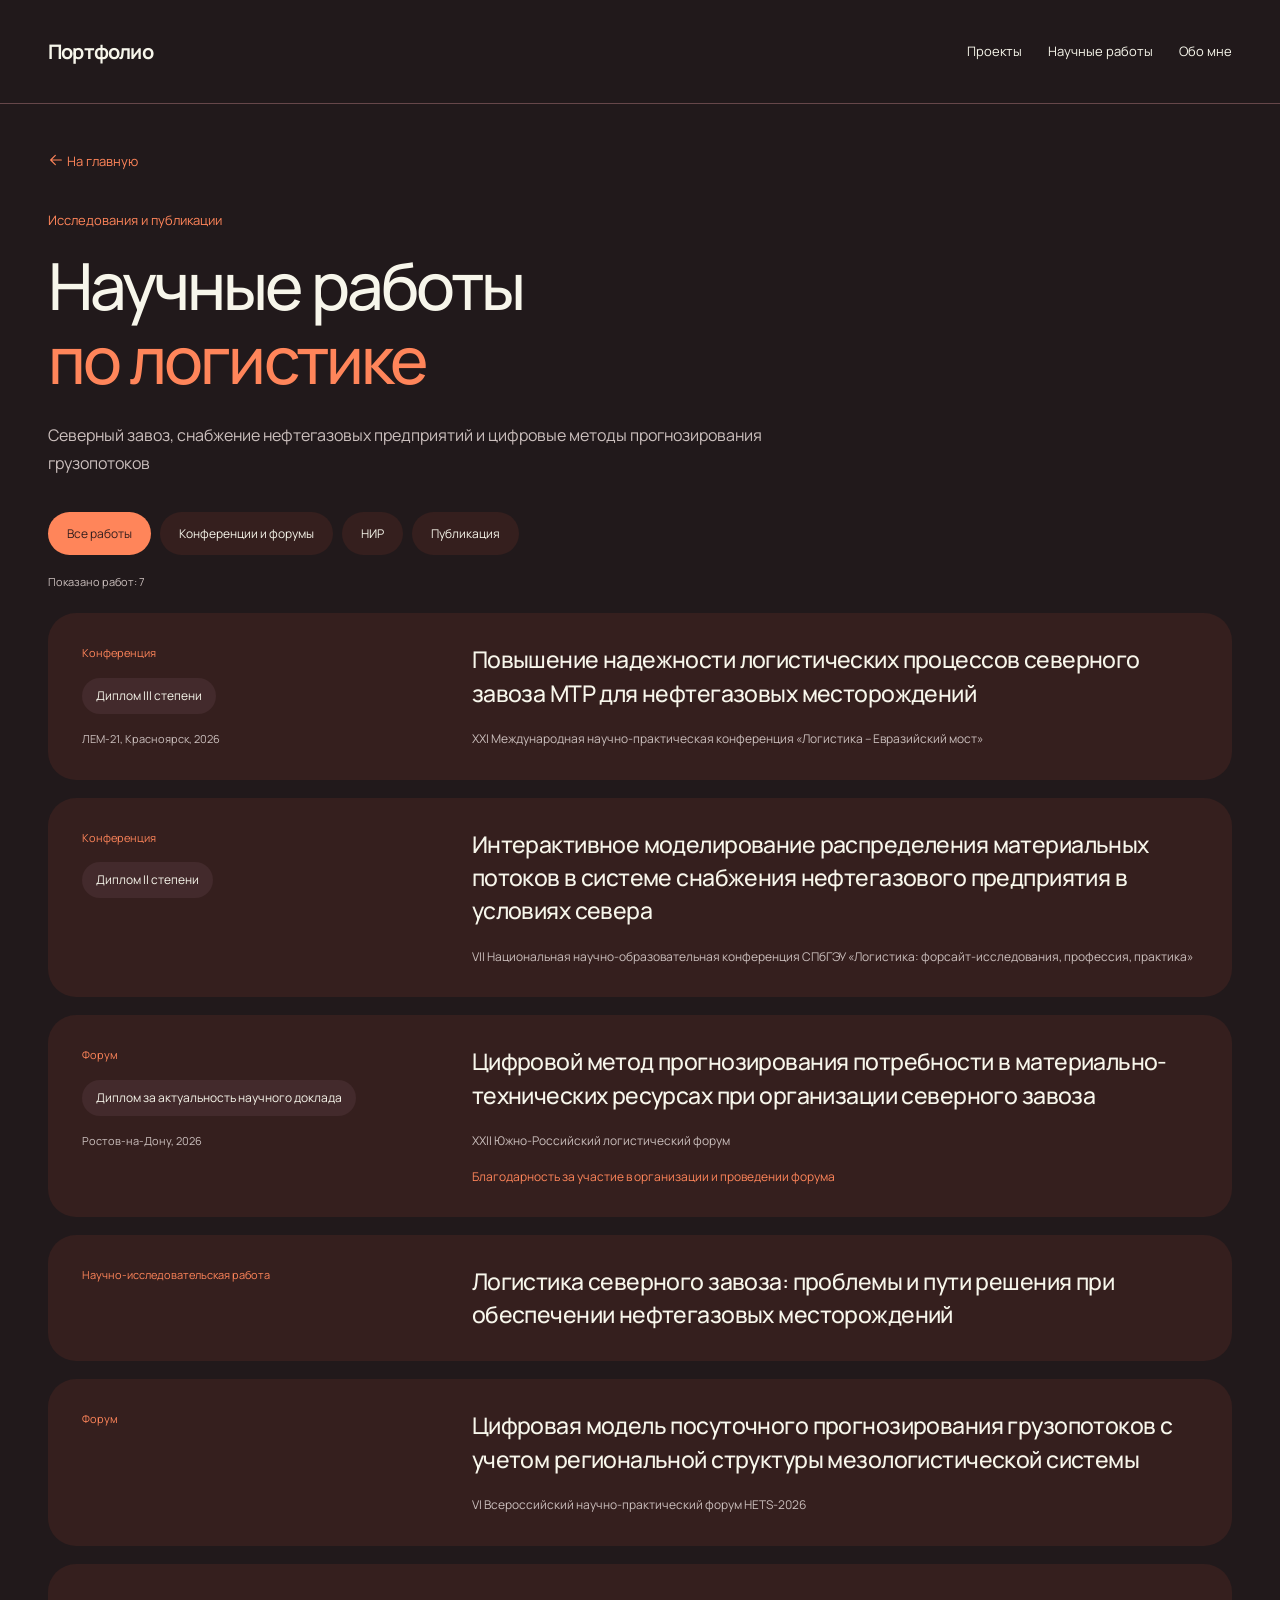
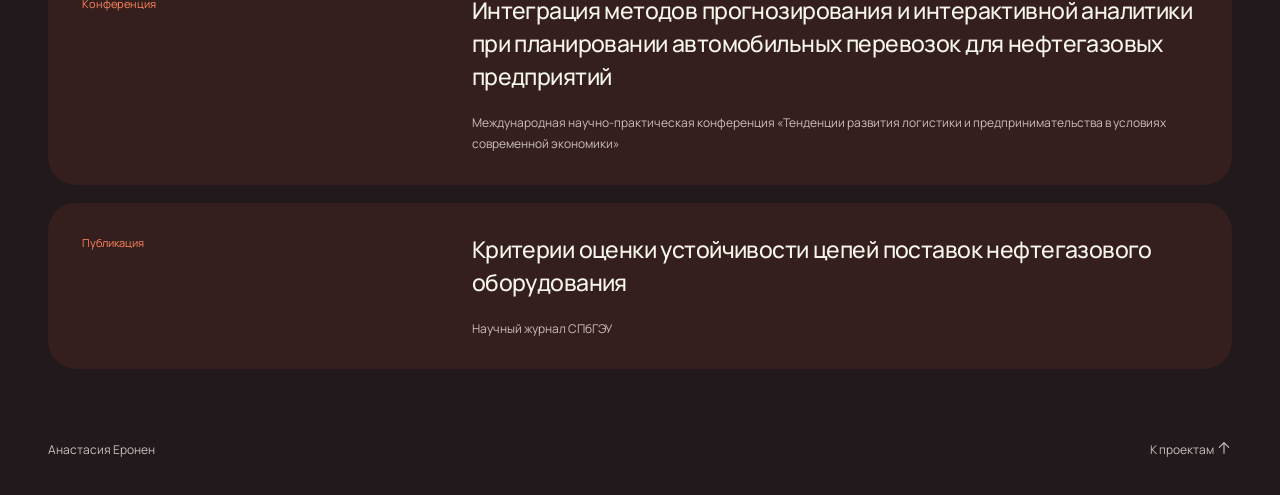
==== commit 5f955d7d: "Add files via upload" ====
--- a/research/index.html
+++ b/research/index.html
@@ -1 +1 @@
-<!DOCTYPE html><html lang="ru"><head><meta charset="utf-8"><meta name="robots" content="index, follow"><meta name="viewport" content="width=device-width,initial-scale=1"><title>Научные работы по логистике | Анастасия Еронен</title><meta name="description" content="Научные работы Анастасии Еронен: северный завоз, снабжение нефтегазовых предприятий, прогнозирование грузопотоков, дипломы и публикация."><link rel="canonical" href="https://anastasiaeron.github.io/research/"><meta property="og:title" content="Научные работы по логистике | Анастасия Еронен"><meta property="og:description" content="Научные работы Анастасии Еронен: северный завоз, снабжение нефтегазовых предприятий, прогнозирование грузопотоков, дипломы и публикация."><meta property="og:url" content="https://anastasiaeron.github.io/research/"><link rel="stylesheet" href="../assets/style.css"><link rel="preload" href="../assets/manrope.ttf" as="font" type="font/ttf" crossorigin=""></head><body class="researchbody"><a class="skip-link" href="#main">К содержанию</a><header><a class="brand" href="../">Портфолио</a><nav aria-label="Навигация"><a href="../#projects">Проекты</a><a href="./" aria-current="page">Научные работы</a><a href="../#about">Обо мне</a></nav></header><main class="shell" id="main"><section class="research-intro"><a class="back" href="../">← На главную</a><p class="eyebrow">Исследования и публикации</p><h1>Научные работы<br><span>по логистике</span></h1><p>Северный завоз, снабжение нефтегазовых предприятий и цифровые методы прогнозирования грузопотоков</p></section><div class="research-filters" role="group" aria-label="Тип научной работы"><button data-research-filter="all" aria-pressed="true">Все работы</button><button data-research-filter="conference" aria-pressed="false">Конференции и форумы</button><button data-research-filter="nir" aria-pressed="false">НИР</button><button data-research-filter="publication" aria-pressed="false">Публикация</button></div><p class="research-count" aria-live="polite">Показано работ: 7</p><section class="research-list" aria-label="Список научных работ"><article class="research-item" data-research-type="conference"><div class="research-meta"><p class="eyebrow">Конференция</p><p class="research-award">Диплом III степени</p><p class="research-place">ЛЕМ-21, Красноярск, 2026</p></div><div class="research-content"><h2>Повышение надежности логистических процессов северного завоза МТР для нефтегазовых месторождений</h2><p class="research-event">XXI Международная научно-практическая конференция «Логистика – Евразийский мост»</p></div></article><article class="research-item" data-research-type="conference"><div class="research-meta"><p class="eyebrow">Конференция</p><p class="research-award">Диплом II степени</p></div><div class="research-content"><h2>Интерактивное моделирование распределения материальных потоков в системе снабжения нефтегазового предприятия в условиях севера</h2><p class="research-event">VII Национальная научно-образовательная конференция СПбГЭУ «Логистика: форсайт-исследования, профессия, практика»</p></div></article><article class="research-item" data-research-type="conference"><div class="research-meta"><p class="eyebrow">Форум</p><p class="research-award">Диплом за актуальность научного доклада</p><p class="research-place">Ростов-на-Дону, 2026</p></div><div class="research-content"><h2>Цифровой метод прогнозирования потребности в материально-технических ресурсах при организации северного завоза</h2><p class="research-event">XXII Южно-Российский логистический форум</p><p class="research-note">Благодарность за участие в организации и проведении форума</p></div></article><article class="research-item" data-research-type="nir"><div class="research-meta"><p class="eyebrow">Научно-исследовательская работа</p></div><div class="research-content"><h2>Логистика северного завоза: проблемы и пути решения при обеспечении нефтегазовых месторождений</h2></div></article><article class="research-item" data-research-type="conference"><div class="research-meta"><p class="eyebrow">Форум</p></div><div class="research-content"><h2>Цифровая модель посуточного прогнозирования грузопотоков с учетом региональной структуры мезологистической системы</h2><p class="research-event">VI Всероссийский научно-практический форум HETS-2026</p></div></article><article class="research-item" data-research-type="conference"><div class="research-meta"><p class="eyebrow">Конференция</p></div><div class="research-content"><h2>Интеграция методов прогнозирования и интерактивной аналитики при планировании автомобильных перевозок для нефтегазовых предприятий</h2><p class="research-event">Международная научно-практическая конференция «Тенденции развития логистики и предпринимательства в условиях современной экономики»</p></div></article><article class="research-item" data-research-type="publication"><div class="research-meta"><p class="eyebrow">Публикация</p></div><div class="research-content"><h2>Критерии оценки устойчивости цепей поставок нефтегазового оборудования</h2><p class="research-event">Научный журнал СПбГЭУ</p></div></article></section></main><footer><span>Анастасия Еронен</span><a href="../#projects">К проектам ↑</a></footer><script src="../assets/ui.js" defer=""></script></body></html>+<!DOCTYPE html><html lang="ru"><head><meta charset="utf-8"><meta name="robots" content="index, follow"><meta name="viewport" content="width=device-width,initial-scale=1"><title>Научные работы по логистике | Анастасия Еронен</title><meta name="description" content="Научные работы Анастасии Еронен: северный завоз, снабжение нефтегазовых предприятий, прогнозирование грузопотоков, дипломы и публикация."><link rel="canonical" href="https://anastasiaeron.github.io/research/"><meta property="og:title" content="Научные работы по логистике | Анастасия Еронен"><meta property="og:description" content="Научные работы Анастасии Еронен: северный завоз, снабжение нефтегазовых предприятий, прогнозирование грузопотоков, дипломы и публикация."><meta property="og:url" content="https://anastasiaeron.github.io/research/"><link rel="stylesheet" href="../assets/style.css"><link rel="preload" href="../assets/manrope.ttf" as="font" type="font/ttf" crossorigin=""></head><body class="researchbody"><a class="skip-link" href="#main">К содержанию</a><header><a class="brand" href="../">Портфолио</a><nav aria-label="Навигация"><a href="../#projects">Проекты</a><a href="./" aria-current="page">Научные работы</a><a href="../#about">Обо мне</a></nav></header><main class="shell" id="main"><section class="research-intro"><a class="back" href="../"><svg xmlns="http://www.w3.org/2000/svg" class="vector-arrow" viewBox="0 0 24 24" width="16" height="16" fill="none" stroke="currentColor" stroke-width="1.7" stroke-linecap="round" stroke-linejoin="round" aria-hidden="true" focusable="false" style="display:inline-block;vertical-align:-0.15em;flex-shrink:0;overflow:visible"><path d="M20 12H4m7-7-7 7 7 7"></path></svg> На главную</a><p class="eyebrow">Исследования и публикации</p><h1>Научные работы<br><span>по логистике</span></h1><p>Северный завоз, снабжение нефтегазовых предприятий и цифровые методы прогнозирования грузопотоков</p></section><div class="research-filters" role="group" aria-label="Тип научной работы"><button data-research-filter="all" aria-pressed="true">Все работы</button><button data-research-filter="conference" aria-pressed="false">Конференции и форумы</button><button data-research-filter="nir" aria-pressed="false">НИР</button><button data-research-filter="publication" aria-pressed="false">Публикация</button></div><p class="research-count" aria-live="polite">Показано работ: 7</p><section class="research-list" aria-label="Список научных работ"><article class="research-item" data-research-type="conference"><div class="research-meta"><p class="eyebrow">Конференция</p><p class="research-award">Диплом III степени</p><p class="research-place">ЛЕМ-21, Красноярск, 2026</p></div><div class="research-content"><h2>Повышение надежности логистических процессов северного завоза МТР для нефтегазовых месторождений</h2><p class="research-event">XXI Международная научно-практическая конференция «Логистика – Евразийский мост»</p></div></article><article class="research-item" data-research-type="conference"><div class="research-meta"><p class="eyebrow">Конференция</p><p class="research-award">Диплом II степени</p></div><div class="research-content"><h2>Интерактивное моделирование распределения материальных потоков в системе снабжения нефтегазового предприятия в условиях севера</h2><p class="research-event">VII Национальная научно-образовательная конференция СПбГЭУ «Логистика: форсайт-исследования, профессия, практика»</p></div></article><article class="research-item" data-research-type="conference"><div class="research-meta"><p class="eyebrow">Форум</p><p class="research-award">Диплом за актуальность научного доклада</p><p class="research-place">Ростов-на-Дону, 2026</p></div><div class="research-content"><h2>Цифровой метод прогнозирования потребности в материально-технических ресурсах при организации северного завоза</h2><p class="research-event">XXII Южно-Российский логистический форум</p><p class="research-note">Благодарность за участие в организации и проведении форума</p></div></article><article class="research-item" data-research-type="nir"><div class="research-meta"><p class="eyebrow">Научно-исследовательская работа</p></div><div class="research-content"><h2>Логистика северного завоза: проблемы и пути решения при обеспечении нефтегазовых месторождений</h2></div></article><article class="research-item" data-research-type="conference"><div class="research-meta"><p class="eyebrow">Форум</p></div><div class="research-content"><h2>Цифровая модель посуточного прогнозирования грузопотоков с учетом региональной структуры мезологистической системы</h2><p class="research-event">VI Всероссийский научно-практический форум HETS-2026</p></div></article><article class="research-item" data-research-type="conference"><div class="research-meta"><p class="eyebrow">Конференция</p></div><div class="research-content"><h2>Интеграция методов прогнозирования и интерактивной аналитики при планировании автомобильных перевозок для нефтегазовых предприятий</h2><p class="research-event">Международная научно-практическая конференция «Тенденции развития логистики и предпринимательства в условиях современной экономики»</p></div></article><article class="research-item" data-research-type="publication"><div class="research-meta"><p class="eyebrow">Публикация</p></div><div class="research-content"><h2>Критерии оценки устойчивости цепей поставок нефтегазового оборудования</h2><p class="research-event">Научный журнал СПбГЭУ</p></div></article></section></main><footer><span>Анастасия Еронен</span><a href="../#projects">К проектам <svg xmlns="http://www.w3.org/2000/svg" class="vector-arrow" viewBox="0 0 24 24" width="16" height="16" fill="none" stroke="currentColor" stroke-width="1.7" stroke-linecap="round" stroke-linejoin="round" aria-hidden="true" focusable="false" style="display:inline-block;vertical-align:-0.15em;flex-shrink:0;overflow:visible"><path d="M12 20V4m-7 7 7-7 7 7"></path></svg></a></footer><script src="../assets/ui.js?v=svg-20261117-2" defer=""></script></body></html>
